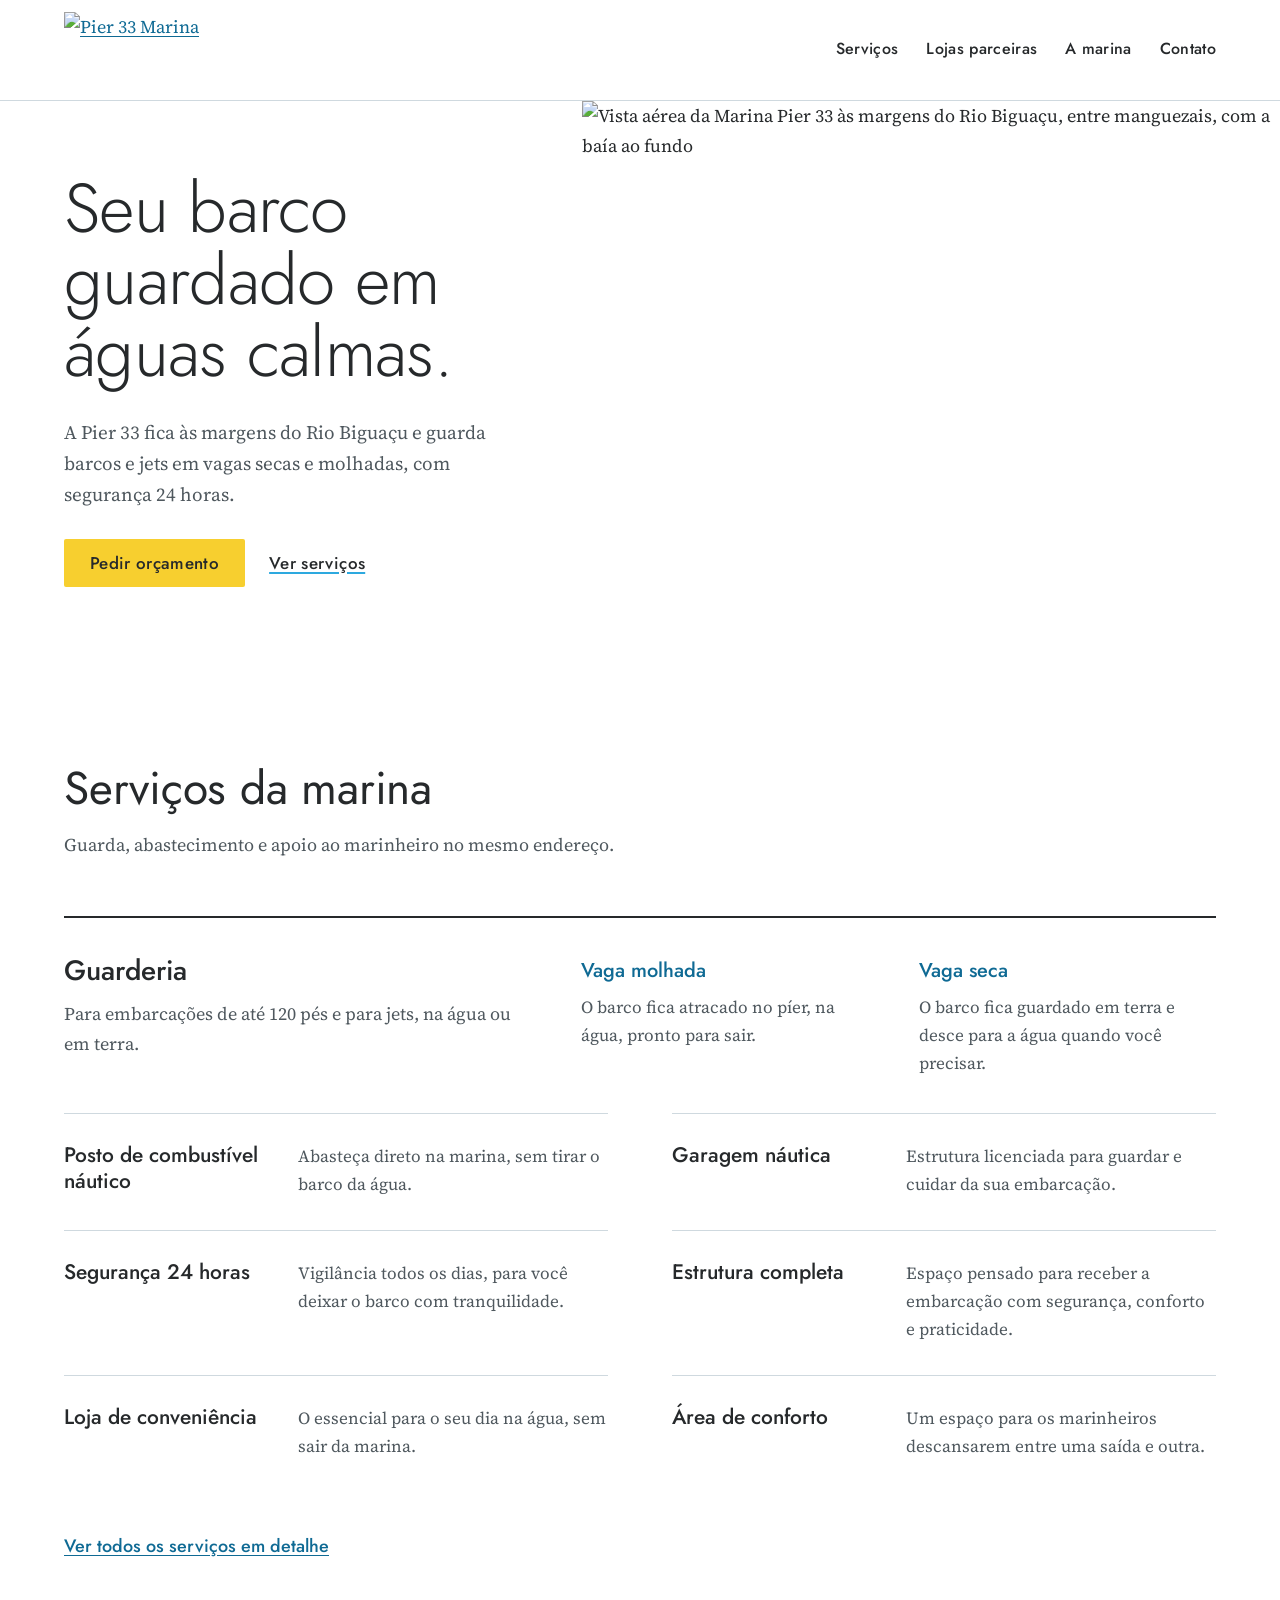
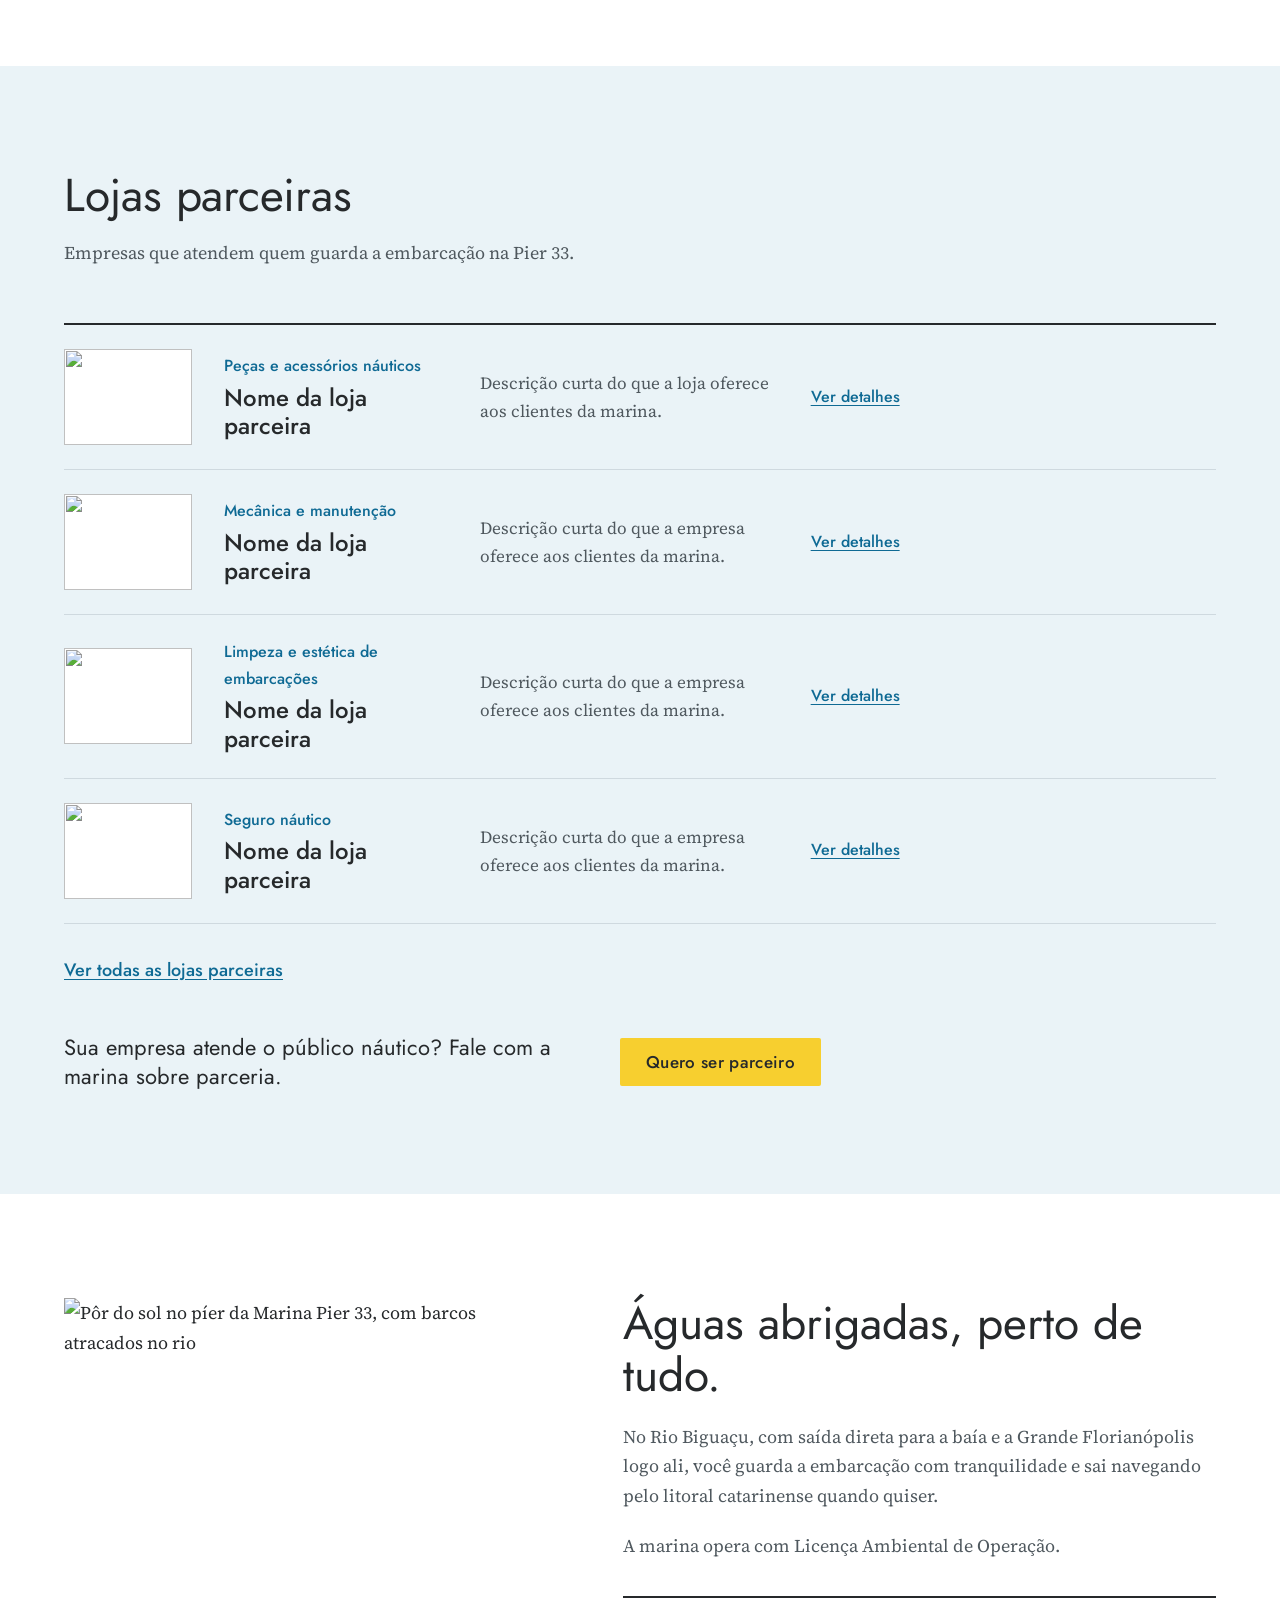
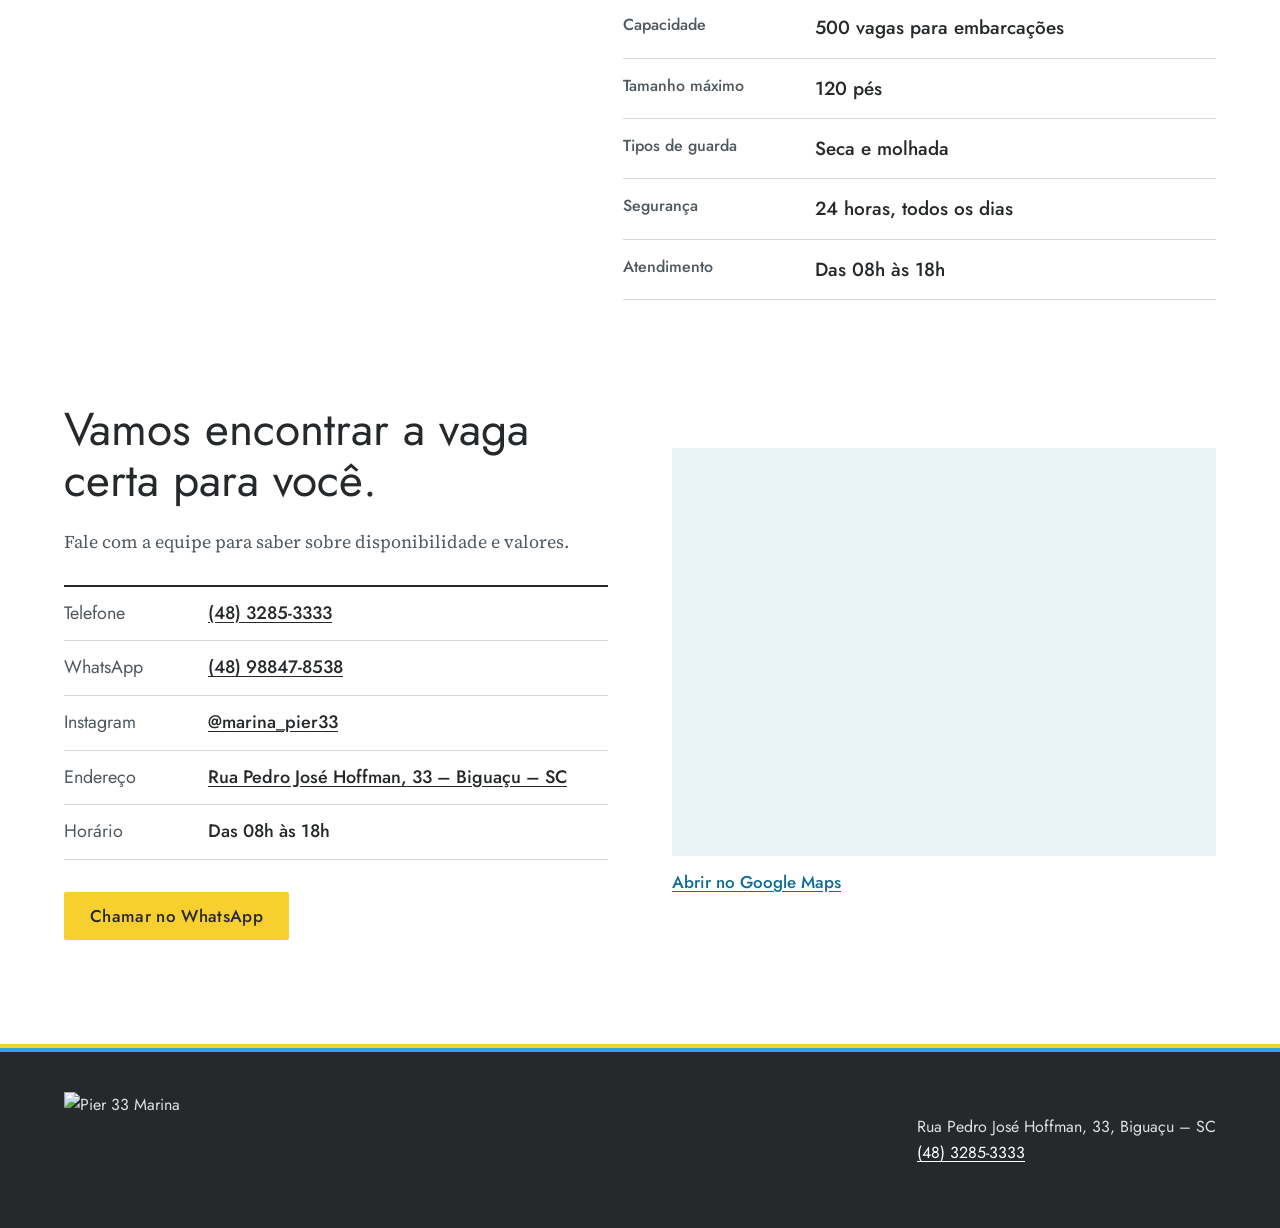
==== index.html @ a8fcb90a "Protótipo" ====
<!doctype html>
<html lang="pt-BR">

<head>
  <meta charset="utf-8">
  <meta name="viewport" content="width=device-width, initial-scale=1">
  <title>Marina Pier 33 | Guarderia de barcos e jets em Biguaçu – SC</title>
  <meta name="description"
    content="Marina Pier 33, às margens do Rio Biguaçu, na Grande Florianópolis. Guarderia em vagas secas e molhadas para barcos de até 120 pés e jets, posto de combustível náutico e segurança 24h.">
  <link rel="canonical" href="https://www.pier33.com.br/">
  <link rel="icon" href="favicon.ico" sizes="32x32">
  <link rel="icon" type="image/png" href="imagens/favicon.png">
  <link rel="apple-touch-icon" href="imagens/favicon.png">
  <meta property="og:type" content="website">
  <meta property="og:locale" content="pt_BR">
  <meta property="og:title" content="Marina Pier 33 | Biguaçu – SC">
  <meta property="og:description" content="Guarderia de barcos e jets em águas abrigadas, às margens do Rio Biguaçu.">
  <meta property="og:url" content="https://www.pier33.com.br/">
  <meta property="og:image" content="https://www.pier33.com.br/imagens/marina-localizacao.jpg">
  <script type="application/ld+json">
{"@context":"https://schema.org","@type":"LocalBusiness","name":"Marina Pier 33","url":"https://www.pier33.com.br/","image":"https://www.pier33.com.br/imagens/marina-localizacao.jpg","logo":"https://www.pier33.com.br/imagens/pier33-logo.png","telephone":"+55 48 3285-3333","address":{"@type":"PostalAddress","streetAddress":"Rua Pedro José Hoffman, 33","addressLocality":"Biguaçu","addressRegion":"SC","addressCountry":"BR"},"sameAs":["https://www.instagram.com/marina_pier33/"]}
</script>
  <link rel="preconnect" href="https://fonts.googleapis.com">
  <link rel="preconnect" href="https://fonts.gstatic.com" crossorigin>
  <link
    href="https://fonts.googleapis.com/css2?family=Jost:wght@300;400;500;600&family=Source+Serif+4:opsz,wght@8..60,400;8..60,600&display=swap"
    rel="stylesheet">
  <link rel="stylesheet" href="style.css">
</head>

<body>
  <a class="skip" href="#conteudo">Ir para o conteúdo</a>

  <header class="site-header">
    <div class="wrap">
      <a href="#inicio" aria-label="Marina Pier 33, início"><img src="imagens/pier33-logo.png" alt="Pier 33 Marina"></a>
      <nav class="nav" aria-label="Menu principal">
        <a href="servicos.html">Serviços</a>
        <a href="parceiros.html">Lojas parceiras</a>
        <a href="#sobre">A marina</a>
        <a href="#contato">Contato</a>
      </nav>
    </div>
  </header>

  <main id="conteudo">
    <section class="hero" id="inicio">
      <div class="hero-text">
        <h1>Seu barco guardado em águas calmas.</h1>
        <p>A Pier 33 fica às margens do Rio Biguaçu e guarda barcos e jets em vagas secas e molhadas, com segurança 24
          horas.</p>
        <div class="hero-actions">
          <a class="btn btn-sun"
            href="https://wa.me/5548988478538?text=Ol%C3%A1!%20Vim%20pelo%20site%20e%20gostaria%20de%20um%20or%C3%A7amento."
            target="_blank" rel="noopener">Pedir orçamento</a>
          <a class="btn btn-line" href="servicos.html">Ver serviços</a>
        </div>
      </div>
      <div class="hero-photo">
        <img src="imagens/marina-localizacao.jpg"
          alt="Vista aérea da Marina Pier 33 às margens do Rio Biguaçu, entre manguezais, com a baía ao fundo">
      </div>
    </section>

    <section class="section" id="servicos">
      <div class="wrap">
        <div class="section-head">
          <h2>Serviços da marina</h2>
          <p>Guarda, abastecimento e apoio ao marinheiro no mesmo endereço.</p>
        </div>

        <div class="guarda">
          <div class="guarda-intro">
            <h3>Guarderia</h3>
            <p>Para embarcações de até 120 pés e para jets, na água ou em terra.</p>
          </div>
          <div class="guarda-tipos">
            <div>
              <h4>Vaga molhada</h4>
              <p>O barco fica atracado no píer, na água, pronto para sair.</p>
            </div>
            <div>
              <h4>Vaga seca</h4>
              <p>O barco fica guardado em terra e desce para a água quando você precisar.</p>
            </div>
          </div>
        </div>

        <ul class="servicos">
          <li>
            <h3>Posto de combustível náutico</h3>
            <p>Abasteça direto na marina, sem tirar o barco da água.</p>
          </li>
          <li>
            <h3>Garagem náutica</h3>
            <p>Estrutura licenciada para guardar e cuidar da sua embarcação.</p>
          </li>
          <li>
            <h3>Segurança 24 horas</h3>
            <p>Vigilância todos os dias, para você deixar o barco com tranquilidade.</p>
          </li>
          <li>
            <h3>Estrutura completa</h3>
            <p>Espaço pensado para receber a embarcação com segurança, conforto e praticidade.</p>
          </li>
          <li>
            <h3>Loja de conveniência</h3>
            <p>O essencial para o seu dia na água, sem sair da marina.</p>
          </li>
          <li>
            <h3>Área de conforto</h3>
            <p>Um espaço para os marinheiros descansarem entre uma saída e outra.</p>
          </li>
        </ul>
        <p class="section-more"><a href="servicos.html">Ver todos os serviços em detalhe</a></p>
      </div>
    </section>

    <!--
  LOJAS PARCEIRAS
  Os itens abaixo são exemplos de estrutura. Troque categoria, nome, descrição e link
  de cada <li> pelos dados reais dos parceiros. Para adicionar um parceiro, copie um <li>.
  Para remover o link, apague o <a class="d-link">.
-->
    <section class="section parceiros" id="parceiros">
      <div class="wrap">
        <div class="section-head">
          <h2>Lojas parceiras</h2>
          <p>Empresas que atendem quem guarda a embarcação na Pier 33.</p>
        </div>

        <ul class="diretorio">
          <li>
            <a class="d-thumb" href="loja-modelo.html" tabindex="-1" aria-hidden="true"><img
                src="imagens/parceiros/loja-1.jpg" alt="" loading="lazy"></a>
            <div class="d-ident"><span class="d-cat">Peças e acessórios náuticos</span>
              <h3 class="d-nome"><a href="loja-modelo.html">Nome da loja parceira</a></h3>
            </div>
            <p class="d-desc">Descrição curta do que a loja oferece aos clientes da marina.</p>
            <a class="d-link" href="loja-modelo.html">Ver detalhes</a>
          </li>
          <li>
            <a class="d-thumb" href="loja-modelo.html" tabindex="-1" aria-hidden="true"><img
                src="imagens/parceiros/loja-2.jpg" alt="" loading="lazy"></a>
            <div class="d-ident"><span class="d-cat">Mecânica e manutenção</span>
              <h3 class="d-nome"><a href="loja-modelo.html">Nome da loja parceira</a></h3>
            </div>
            <p class="d-desc">Descrição curta do que a empresa oferece aos clientes da marina.</p>
            <a class="d-link" href="loja-modelo.html">Ver detalhes</a>
          </li>
          <li>
            <a class="d-thumb" href="loja-modelo.html" tabindex="-1" aria-hidden="true"><img
                src="imagens/parceiros/loja-3.jpg" alt="" loading="lazy"></a>
            <div class="d-ident"><span class="d-cat">Limpeza e estética de embarcações</span>
              <h3 class="d-nome"><a href="loja-modelo.html">Nome da loja parceira</a></h3>
            </div>
            <p class="d-desc">Descrição curta do que a empresa oferece aos clientes da marina.</p>
            <a class="d-link" href="loja-modelo.html">Ver detalhes</a>
          </li>
          <li>
            <a class="d-thumb" href="loja-modelo.html" tabindex="-1" aria-hidden="true"><img
                src="imagens/parceiros/loja-4.jpg" alt="" loading="lazy"></a>
            <div class="d-ident"><span class="d-cat">Seguro náutico</span>
              <h3 class="d-nome"><a href="loja-modelo.html">Nome da loja parceira</a></h3>
            </div>
            <p class="d-desc">Descrição curta do que a empresa oferece aos clientes da marina.</p>
            <a class="d-link" href="loja-modelo.html">Ver detalhes</a>
          </li>
        </ul>

        <p class="section-more" style="margin-top:32px"><a href="parceiros.html">Ver todas as lojas parceiras</a></p>

        <div class="parceiros-cta">
          <p>Sua empresa atende o público náutico? Fale com a marina sobre parceria.</p>
          <a class="btn btn-sun"
            href="https://wa.me/5548988478538?text=Ol%C3%A1!%20Tenho%20interesse%20em%20ser%20loja%20parceira%20da%20Pier%2033."
            target="_blank" rel="noopener">Quero ser parceiro</a>
        </div>
      </div>
    </section>

    <section class="section" id="sobre">
      <div class="wrap marina">
        <figure>
          <img loading="lazy" src="imagens/marina-sobre.jpg"
            alt="Pôr do sol no píer da Marina Pier 33, com barcos atracados no rio">
        </figure>
        <div class="marina-texto">
          <h2>Águas abrigadas, perto de tudo.</h2>
          <p>No Rio Biguaçu, com saída direta para a baía e a Grande Florianópolis logo ali, você guarda a embarcação
            com tranquilidade e sai navegando pelo litoral catarinense quando quiser.</p>
          <p>A marina opera com Licença Ambiental de Operação.</p>
          <dl class="ficha">
            <div>
              <dt>Capacidade</dt>
              <dd>500 vagas para embarcações</dd>
            </div>
            <div>
              <dt>Tamanho máximo</dt>
              <dd>120 pés</dd>
            </div>
            <div>
              <dt>Tipos de guarda</dt>
              <dd>Seca e molhada</dd>
            </div>
            <div>
              <dt>Segurança</dt>
              <dd>24 horas, todos os dias</dd>
            </div>
            <div>
              <dt>Atendimento</dt>
              <dd>Das 08h às 18h</dd>
            </div>
          </dl>
        </div>
      </div>
    </section>

    <section class="section" id="contato" style="padding-top:0">
      <div class="wrap contato">
        <div>
          <h2>Vamos encontrar a vaga certa para você.</h2>
          <p>Fale com a equipe para saber sobre disponibilidade e valores.</p>
          <dl class="contato-lista">
            <div>
              <dt>Telefone</dt>
              <dd><a href="tel:+554832853333">(48) 3285-3333</a></dd>
            </div>
            <div>
              <dt>WhatsApp</dt>
              <dd><a href="https://wa.me/5548988478538" target="_blank" rel="noopener">(48) 98847-8538</a></dd>
            </div>
            <div>
              <dt>Instagram</dt>
              <dd><a href="https://www.instagram.com/marina_pier33/" target="_blank" rel="noopener">@marina_pier33</a>
              </dd>
            </div>
            <div>
              <dt>Endereço</dt>
              <dd><a
                  href="https://www.google.com/maps/place/marina+pier+33/data=!4m2!3m1!1s0x95274c2e63e773d9:0xbcee475e29d36d88?sa=X&amp;ved=1t:242&amp;ictx=111"
                  target="_blank" rel="noopener">Rua Pedro José Hoffman, 33 – Biguaçu – SC</a></dd>
            </div>
            <div>
              <dt>Horário</dt>
              <dd>Das 08h às 18h</dd>
            </div>
          </dl>
          <a class="btn btn-sun"
            href="https://wa.me/5548988478538?text=Ol%C3%A1!%20Vim%20pelo%20site%20e%20gostaria%20de%20informa%C3%A7%C3%B5es."
            target="_blank" rel="noopener">Chamar no WhatsApp</a>
        </div>
        <div class="mapa">
          <iframe
            src="https://www.google.com/maps?q=Marina+Pier+33,+Rua+Pedro+Jos%C3%A9+Hoffman,+33,+Bigua%C3%A7u+-+SC&amp;output=embed"
            title="Localização da Marina Pier 33 no Google Maps" loading="lazy"
            referrerpolicy="no-referrer-when-downgrade" allowfullscreen></iframe>
          <a href="https://www.google.com/maps/place/marina+pier+33/data=!4m2!3m1!1s0x95274c2e63e773d9:0xbcee475e29d36d88?sa=X&amp;ved=1t:242&amp;ictx=111"
            target="_blank" rel="noopener">Abrir no Google Maps</a>
        </div>
      </div>
    </section>
  </main>

  <div class="faixa" aria-hidden="true"></div>
  <footer class="site-footer">
    <div class="wrap">
      <img src="imagens/pier33-logo-light.png" alt="Pier 33 Marina">
      <p>Rua Pedro José Hoffman, 33, Biguaçu – SC<br><a href="tel:+554832853333">(48) 3285-3333</a></p>
    </div>
  </footer>
</body>

</html>
---- style.css ----
:root{
  --ink:#26292B;
  --muted:#4F585E;
  --sun:#F7CF2F;
  --water:#2DA9DF;
  --deep:#0F6A94;
  --mist:#EAF3F7;
  --line:#CFD9DF;
  --wrap:1200px;
  --gutter:24px;
  --sans:"Jost",system-ui,sans-serif;
  --serif:"Source Serif 4",Georgia,serif;
}
*{box-sizing:border-box}
html{scroll-behavior:smooth;scroll-padding-top:96px}
body{margin:0;background:#fff;color:var(--ink);font-family:var(--serif);font-size:18px;line-height:1.65}
img{display:block;max-width:100%;height:auto}
a{color:var(--deep);text-underline-offset:3px}
a:hover{color:var(--ink)}
a:focus-visible{outline:3px solid var(--water);outline-offset:3px}
h1,h2,h3{font-family:var(--sans);margin:0;color:var(--ink)}
p{margin:0}
ul,dl,dd{margin:0;padding:0;list-style:none}
.wrap{max-width:var(--wrap);margin:0 auto;padding:0 var(--gutter)}
.skip{position:absolute;left:-999px;top:8px;background:var(--sun);color:var(--ink);padding:10px 16px;font-family:var(--sans);font-weight:500;z-index:10}
.skip:focus{left:8px}

/* botões */
.btn{display:inline-flex;align-items:center;min-height:48px;padding:0 26px;border-radius:2px;font-family:var(--sans);font-weight:500;font-size:17px;letter-spacing:.02em;text-decoration:none}
.btn-sun{background:var(--sun);color:var(--ink)}
.btn-sun:hover{background:var(--ink);color:#fff}
.btn-line{color:var(--ink);text-decoration:underline;text-decoration-thickness:2px;text-decoration-color:var(--water);padding:0 4px}
.btn-line:hover{text-decoration-color:var(--ink)}

/* cabeçalho */
.site-header{background:#fff;border-bottom:1px solid var(--line)}
.site-header .wrap{display:flex;flex-wrap:wrap;align-items:center;justify-content:space-between;gap:12px 32px;padding-top:12px;padding-bottom:12px}
.site-header img{height:76px;width:auto}
.nav{display:flex;flex-wrap:wrap;align-items:center;gap:8px 28px;font-family:var(--sans);font-weight:500;font-size:16px;letter-spacing:.02em}
.nav a{color:var(--ink);text-decoration:none;padding:8px 0;border-bottom:2px solid transparent}
.nav a:hover{border-bottom-color:var(--water)}
.nav a.btn{border-bottom:0;padding:0 22px;min-height:44px}

/* herói */
.hero{display:grid;grid-template-columns:minmax(0,5fr) minmax(0,6fr);align-items:stretch}
.hero-text{padding:72px 48px 72px max(var(--gutter),calc((100vw - var(--wrap))/2 + var(--gutter)));display:flex;flex-direction:column;justify-content:center;gap:28px}
.hero h1{font-weight:300;font-size:clamp(40px,5.4vw,70px);line-height:1.04;letter-spacing:-.01em}
.hero-text p{max-width:30em;color:var(--muted);font-size:19px}
.hero-actions{display:flex;flex-wrap:wrap;align-items:center;gap:12px 20px}
.hero-photo{min-height:520px}
.hero-photo img{width:100%;height:100%;object-fit:cover}

/* seções */
.section{padding:104px 0}
.section-head{max-width:46rem;margin-bottom:56px;display:flex;flex-direction:column;gap:16px}
.section-head h2{font-weight:400;font-size:clamp(32px,3.6vw,46px);line-height:1.12;letter-spacing:-.005em}
.section-head p{color:var(--muted);max-width:36em}

/* serviços */
.guarda{display:grid;grid-template-columns:minmax(0,5fr) minmax(0,7fr);gap:24px 64px;padding:36px 0;border-top:2px solid var(--ink)}
.guarda h3{font-weight:500;font-size:28px;line-height:1.2}
.guarda-intro{display:flex;flex-direction:column;gap:12px}
.guarda-intro p{color:var(--muted);max-width:26em}
.guarda-tipos{display:grid;grid-template-columns:repeat(2,minmax(0,1fr));gap:24px 40px}
.guarda-tipos h4{margin:0 0 6px;font-family:var(--sans);font-weight:500;font-size:20px;color:var(--deep)}
.guarda-tipos p{font-size:17px;color:var(--muted)}
.servicos{display:grid;grid-template-columns:repeat(2,minmax(0,1fr));column-gap:64px}
.servicos li{border-top:1px solid var(--line);padding:28px 0 32px;display:grid;grid-template-columns:minmax(0,2fr) minmax(0,3fr);gap:8px 28px}
.servicos h3{font-weight:500;font-size:21px;line-height:1.25}
.servicos p{color:var(--muted);font-size:17px}

/* lojas parceiras */
.parceiros{background:var(--mist)}
.diretorio{border-top:2px solid var(--ink)}
.diretorio li{display:grid;grid-template-columns:128px minmax(0,3fr) minmax(0,4fr) minmax(0,5fr) auto;gap:8px 32px;align-items:center;padding:24px 0;border-bottom:1px solid var(--line)}
.d-thumb{margin:0;background:#fff;aspect-ratio:4/3;overflow:hidden;display:block}
.d-thumb img{width:100%;height:100%;object-fit:cover}
.d-ident{display:flex;flex-direction:column;gap:4px}
.d-cat{font-family:var(--sans);font-weight:500;font-size:16px;color:var(--deep)}
.d-nome{font-family:var(--sans);font-weight:500;font-size:24px;line-height:1.2}
.d-desc{font-size:17px;color:var(--muted)}
.d-link{font-family:var(--sans);font-weight:500;font-size:16px;white-space:nowrap}
.parceiros-cta{margin-top:48px;display:flex;flex-wrap:wrap;align-items:center;gap:16px 28px}
.parceiros-cta p{font-family:var(--sans);font-size:22px;font-weight:400;max-width:24em;line-height:1.3}

/* a marina */
.marina{display:grid;grid-template-columns:minmax(0,5fr) minmax(0,6fr);gap:64px;align-items:start}
.marina figure{margin:0}
.marina-texto{display:flex;flex-direction:column;gap:20px}
.marina-texto h2{font-weight:400;font-size:clamp(32px,3.6vw,46px);line-height:1.12}
.marina-texto p{color:var(--muted);max-width:34em}
.ficha{margin-top:16px;border-top:2px solid var(--ink)}
.ficha div{display:grid;grid-template-columns:11rem minmax(0,1fr);gap:16px;padding:14px 0;border-bottom:1px solid var(--line)}
.ficha dt{font-family:var(--sans);font-weight:500;font-size:16px;color:var(--muted)}
.ficha dd{font-family:var(--sans);font-weight:500;font-size:19px}

/* contato */
.contato{display:grid;grid-template-columns:minmax(0,1fr) minmax(0,1fr);gap:64px;align-items:center}
.contato h2{font-weight:400;font-size:clamp(32px,3.6vw,46px);line-height:1.12;margin-bottom:20px}
.contato>div>p{color:var(--muted);max-width:30em;margin-bottom:28px}
.contato-lista{margin-bottom:32px;border-top:2px solid var(--ink)}
.contato-lista div{display:grid;grid-template-columns:8rem minmax(0,1fr);gap:16px;padding:12px 0;border-bottom:1px solid var(--line);font-family:var(--sans);font-size:18px}
.contato-lista dt{font-weight:400;color:var(--muted)}
.contato-lista dd{font-weight:500}
.contato-lista a{color:var(--ink)}
.contato-lista a:hover{color:var(--deep)}


/* rodapé */
.faixa{height:8px;background:linear-gradient(var(--sun) 0 50%,var(--water) 50% 100%)}
.site-footer{background:var(--ink);color:#DCE1E4}
.site-footer .wrap{display:flex;flex-wrap:wrap;align-items:center;justify-content:space-between;gap:24px;padding-top:40px;padding-bottom:40px;font-family:var(--sans);font-size:16px}
.site-footer img{height:96px;width:auto}
.site-footer a{color:#fff}

@media (max-width:900px){
  .hero{grid-template-columns:1fr}
  .hero-text{padding:48px var(--gutter)}
  .hero-photo{min-height:0;aspect-ratio:4/3}
  .guarda,.marina,.contato{grid-template-columns:1fr;gap:32px}
  .servicos{grid-template-columns:1fr}
  .diretorio li{grid-template-columns:1fr;gap:10px}
  .d-thumb{max-width:220px}
  .section{padding:72px 0}
}
@media (max-width:560px){
  body{font-size:17px}
  .site-header img{height:60px}
  .guarda-tipos{grid-template-columns:1fr}
  .servicos li{grid-template-columns:1fr}
  .ficha div,.contato-lista div{grid-template-columns:1fr;gap:2px}
}
@media (prefers-reduced-motion:reduce){html{scroll-behavior:auto}}

/* navegação: página atual */
.nav a[aria-current="page"]{border-bottom-color:var(--ink)}

/* cabeçalho de página interna */
.page-head{padding:64px 0 56px;border-bottom:1px solid var(--line)}
.page-head .wrap{display:flex;flex-direction:column;gap:20px}
.crumb{font-family:var(--sans);font-size:16px;color:var(--muted)}
.crumb a{color:var(--muted)}
.crumb a:hover{color:var(--ink)}
.page-head h1{font-weight:300;font-size:clamp(38px,4.8vw,62px);line-height:1.06;letter-spacing:-.01em}
.page-head p{color:var(--muted);max-width:34em;font-size:19px}

/* índice de âncoras */
.subnav{display:flex;flex-wrap:wrap;gap:8px 28px;font-family:var(--sans);font-weight:500;font-size:17px;margin-top:8px}
.subnav a{color:var(--ink)}

/* página de serviços */
.svc{display:grid;grid-template-columns:minmax(0,4fr) minmax(0,8fr);gap:24px 64px;padding:40px 0 56px;border-top:2px solid var(--ink)}
.svc h2{font-weight:500;font-size:30px;line-height:1.2}
.svc-corpo{display:flex;flex-direction:column;gap:20px}
.svc-corpo>p{color:var(--muted);max-width:36em}
.svc-tipos{display:grid;grid-template-columns:repeat(2,minmax(0,1fr));gap:24px 40px}
.svc-tipos h3{font-weight:500;font-size:21px;color:var(--deep);margin-bottom:6px}
.svc-tipos p{font-size:17px;color:var(--muted)}

/* página de loja */
.loja{display:grid;grid-template-columns:minmax(0,7fr) minmax(0,5fr);gap:64px;align-items:start}
.loja figure{margin:0;background:var(--mist);aspect-ratio:4/3}
.loja figure img{width:100%;height:100%;object-fit:cover}
.loja-texto{display:flex;flex-direction:column;gap:20px;margin-top:40px}
.loja-texto p{color:var(--muted);max-width:36em}
.loja-lateral{display:flex;flex-direction:column;gap:28px}
.loja-lateral .ficha{margin-top:0}
.loja-lateral .ficha dd{font-size:18px}
.voltar{margin-top:56px;font-family:var(--sans);font-weight:500;font-size:17px}

.section-more{margin-top:40px;font-family:var(--sans);font-weight:500;font-size:18px}
.diretorio .d-nome a{color:var(--ink);text-decoration:none}
.diretorio .d-nome a:hover{text-decoration:underline;text-decoration-color:var(--water);text-decoration-thickness:2px;text-underline-offset:5px}

@media (max-width:900px){
  .svc,.loja{grid-template-columns:1fr;gap:28px}
  .page-head{padding:44px 0 40px}
}
@media (max-width:560px){.svc-tipos{grid-template-columns:1fr}}

.mapa{display:flex;flex-direction:column;gap:12px}
.mapa iframe{display:block;width:100%;aspect-ratio:4/3;border:0;background:var(--mist)}
.mapa a{font-family:var(--sans);font-weight:500;font-size:17px;align-self:flex-start}
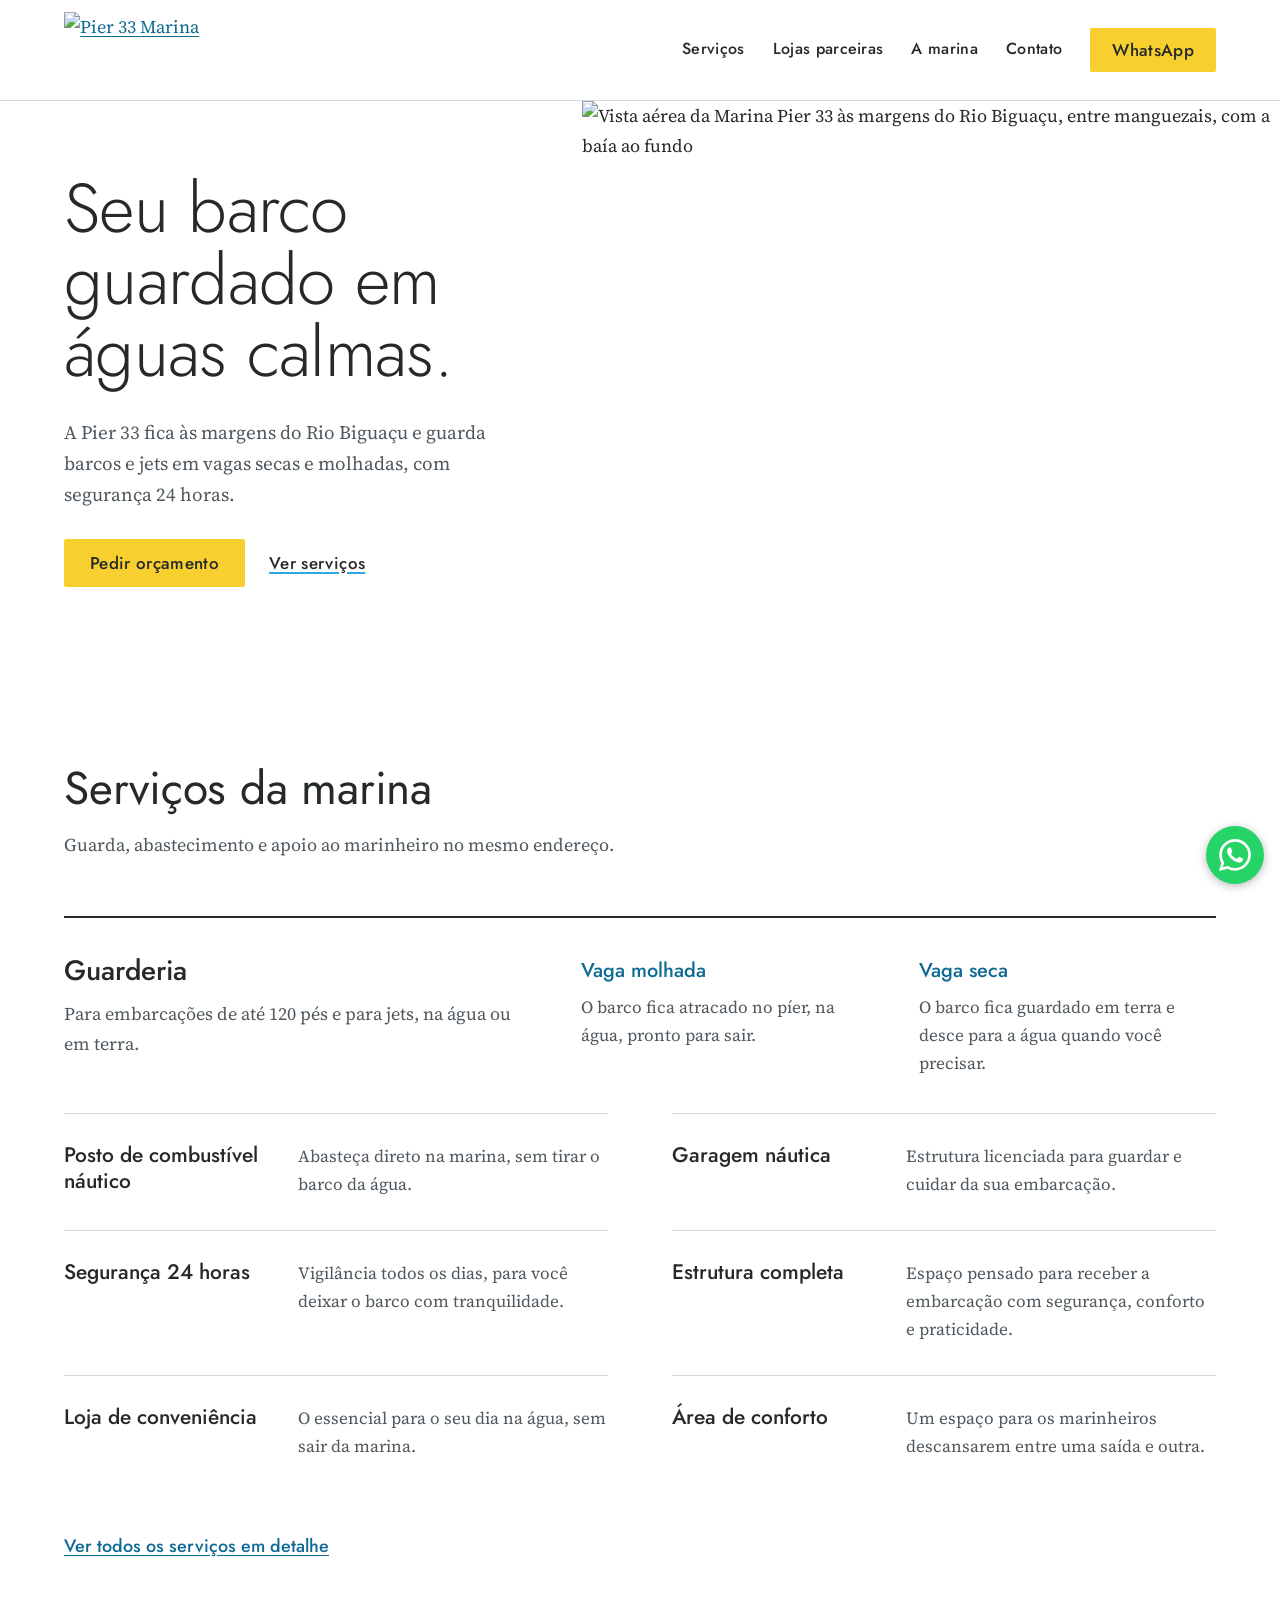
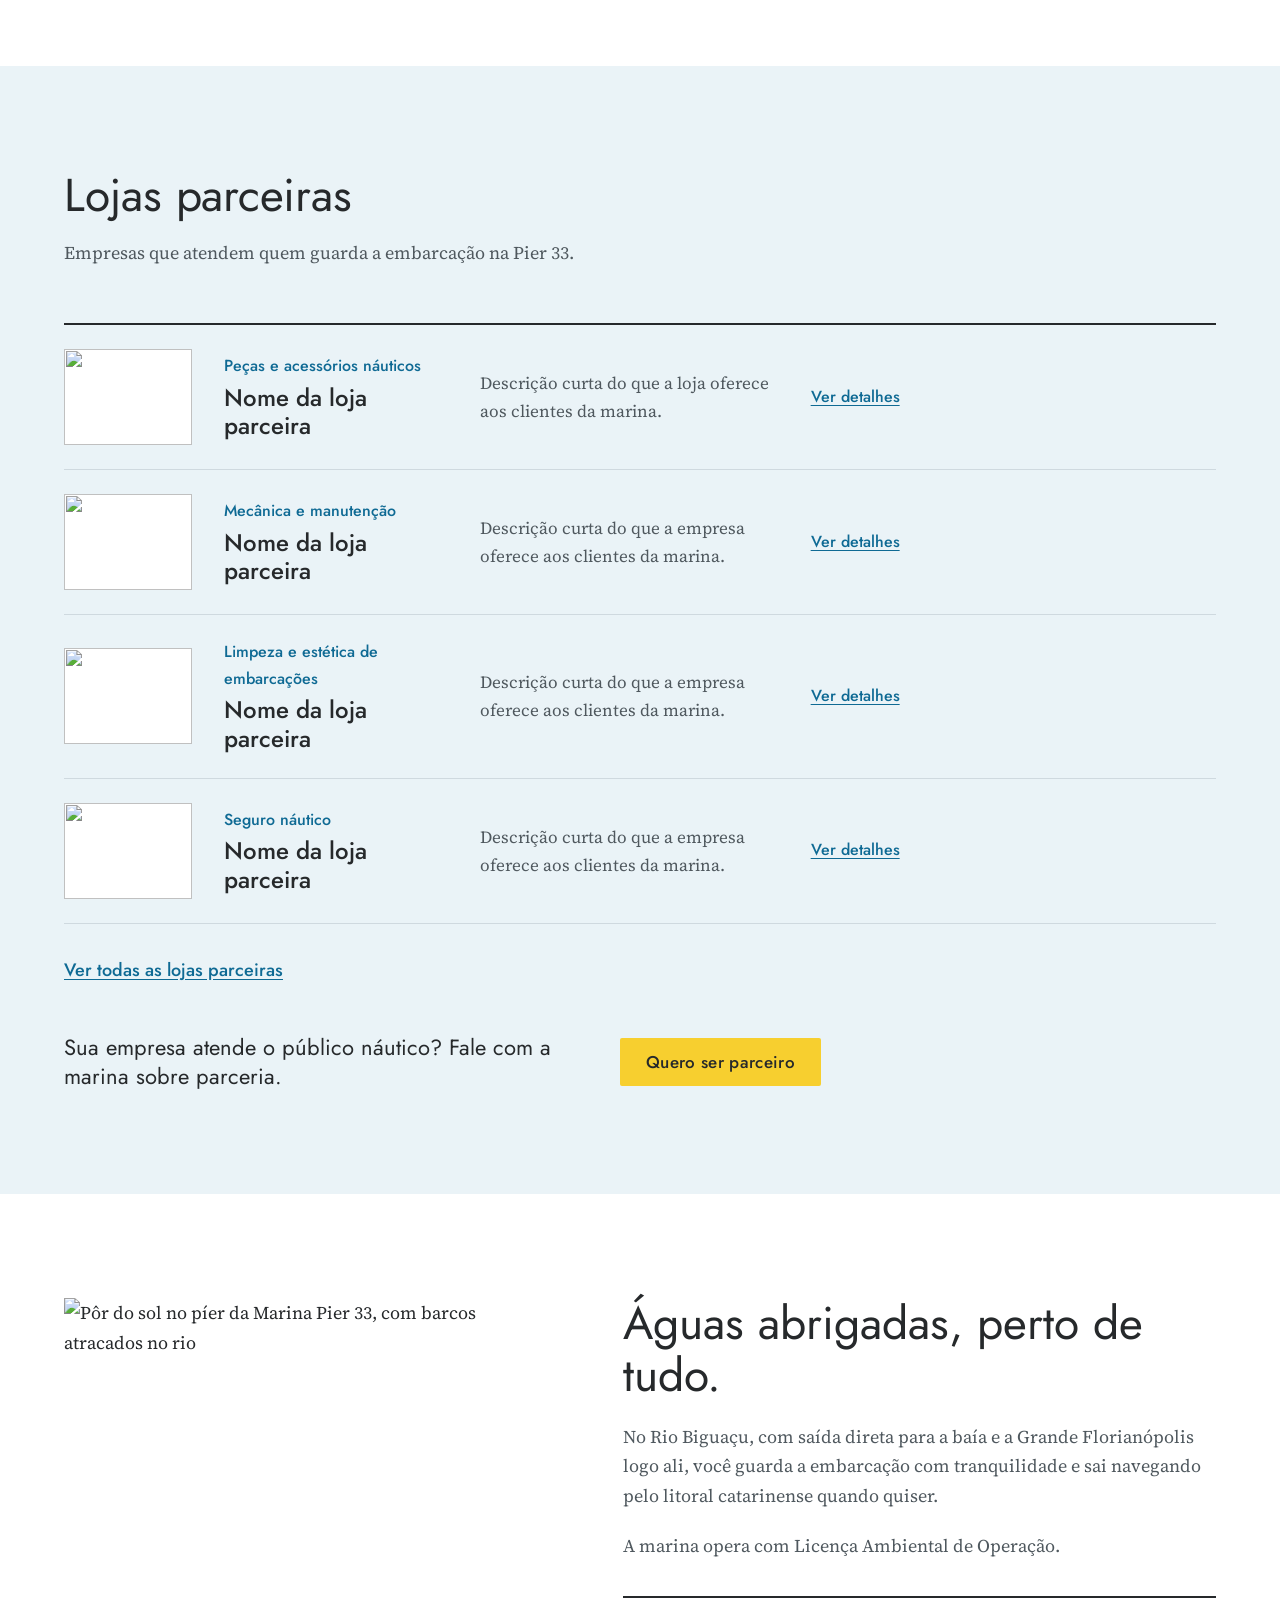
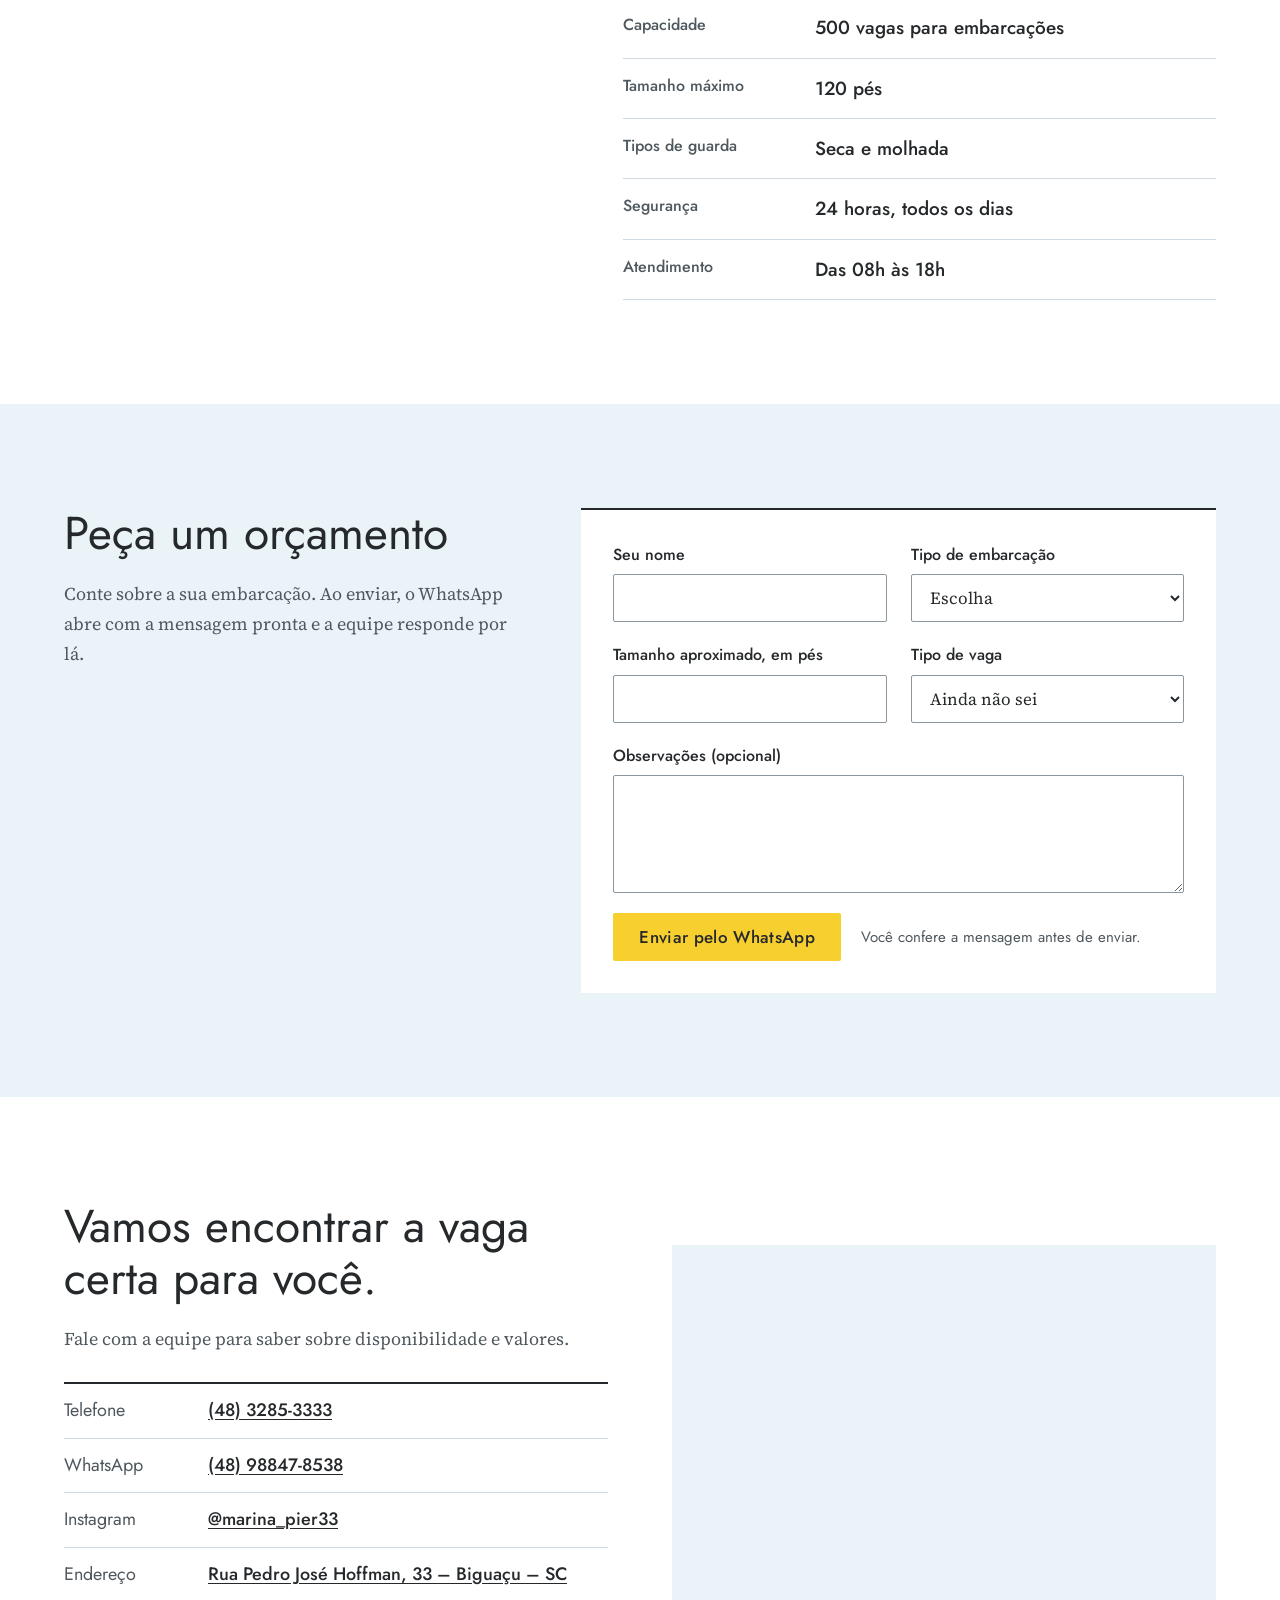
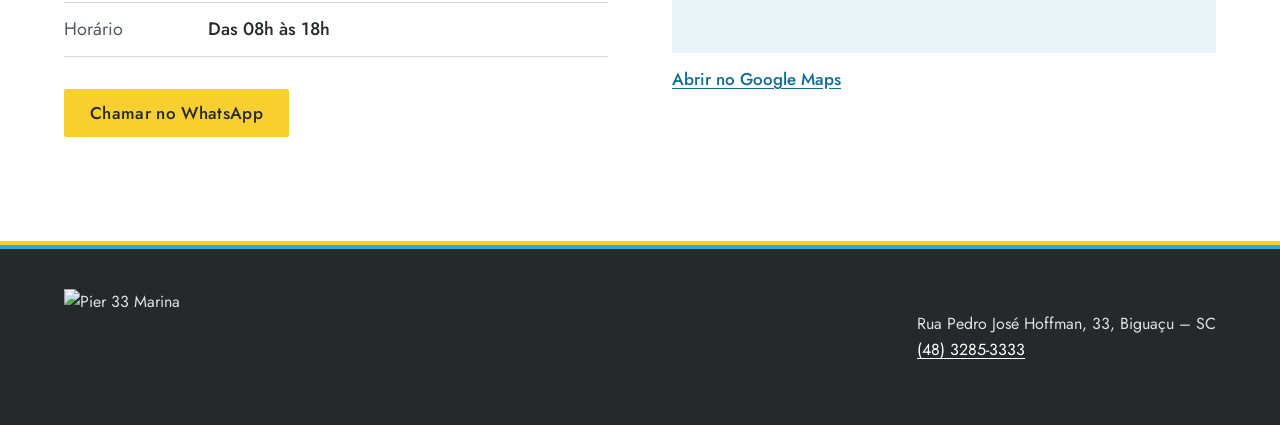
==== commit 20d19f9a: "Pré tests" ====
--- a/index.html
+++ b/index.html
@@ -1,274 +1,261 @@
 <!doctype html>
 <html lang="pt-BR">
-
 <head>
-  <meta charset="utf-8">
-  <meta name="viewport" content="width=device-width, initial-scale=1">
-  <title>Marina Pier 33 | Guarderia de barcos e jets em Biguaçu – SC</title>
-  <meta name="description"
-    content="Marina Pier 33, às margens do Rio Biguaçu, na Grande Florianópolis. Guarderia em vagas secas e molhadas para barcos de até 120 pés e jets, posto de combustível náutico e segurança 24h.">
-  <link rel="canonical" href="https://www.pier33.com.br/">
-  <link rel="icon" href="favicon.ico" sizes="32x32">
-  <link rel="icon" type="image/png" href="imagens/favicon.png">
-  <link rel="apple-touch-icon" href="imagens/favicon.png">
-  <meta property="og:type" content="website">
-  <meta property="og:locale" content="pt_BR">
-  <meta property="og:title" content="Marina Pier 33 | Biguaçu – SC">
-  <meta property="og:description" content="Guarderia de barcos e jets em águas abrigadas, às margens do Rio Biguaçu.">
-  <meta property="og:url" content="https://www.pier33.com.br/">
-  <meta property="og:image" content="https://www.pier33.com.br/imagens/marina-localizacao.jpg">
-  <script type="application/ld+json">
+<meta charset="utf-8">
+<meta name="viewport" content="width=device-width, initial-scale=1">
+<title>Marina Pier 33 | Guarderia de barcos e jets em Biguaçu – SC</title>
+<meta name="description" content="Marina Pier 33, às margens do Rio Biguaçu, na Grande Florianópolis. Guarderia em vagas secas e molhadas para barcos de até 120 pés e jets, posto de combustível náutico e segurança 24h.">
+<link rel="canonical" href="https://www.pier33.com.br/">
+<link rel="icon" href="favicon.ico" sizes="32x32">
+<link rel="icon" type="image/png" href="imagens/favicon.png">
+<link rel="apple-touch-icon" href="imagens/favicon.png">
+<meta property="og:type" content="website">
+<meta property="og:locale" content="pt_BR">
+<meta property="og:title" content="Marina Pier 33 | Biguaçu – SC">
+<meta property="og:description" content="Guarderia de barcos e jets em águas abrigadas, às margens do Rio Biguaçu.">
+<meta property="og:url" content="https://www.pier33.com.br/">
+<meta property="og:image" content="https://www.pier33.com.br/imagens/marina-localizacao.jpg">
+<script type="application/ld+json">
 {"@context":"https://schema.org","@type":"LocalBusiness","name":"Marina Pier 33","url":"https://www.pier33.com.br/","image":"https://www.pier33.com.br/imagens/marina-localizacao.jpg","logo":"https://www.pier33.com.br/imagens/pier33-logo.png","telephone":"+55 48 3285-3333","address":{"@type":"PostalAddress","streetAddress":"Rua Pedro José Hoffman, 33","addressLocality":"Biguaçu","addressRegion":"SC","addressCountry":"BR"},"sameAs":["https://www.instagram.com/marina_pier33/"]}
 </script>
-  <link rel="preconnect" href="https://fonts.googleapis.com">
-  <link rel="preconnect" href="https://fonts.gstatic.com" crossorigin>
-  <link
-    href="https://fonts.googleapis.com/css2?family=Jost:wght@300;400;500;600&family=Source+Serif+4:opsz,wght@8..60,400;8..60,600&display=swap"
-    rel="stylesheet">
-  <link rel="stylesheet" href="style.css">
+<link rel="preconnect" href="https://fonts.googleapis.com">
+<link rel="preconnect" href="https://fonts.gstatic.com" crossorigin>
+<link href="https://fonts.googleapis.com/css2?family=Jost:wght@300;400;500;600&family=Source+Serif+4:opsz,wght@8..60,400;8..60,600&display=swap" rel="stylesheet">
+<link rel="stylesheet" href="style.css?v=5">
 </head>
-
 <body>
-  <a class="skip" href="#conteudo">Ir para o conteúdo</a>
-
-  <header class="site-header">
-    <div class="wrap">
-      <a href="#inicio" aria-label="Marina Pier 33, início"><img src="imagens/pier33-logo.png" alt="Pier 33 Marina"></a>
-      <nav class="nav" aria-label="Menu principal">
-        <a href="servicos.html">Serviços</a>
-        <a href="parceiros.html">Lojas parceiras</a>
-        <a href="#sobre">A marina</a>
-        <a href="#contato">Contato</a>
-      </nav>
-    </div>
-  </header>
-
-  <main id="conteudo">
-    <section class="hero" id="inicio">
-      <div class="hero-text">
-        <h1>Seu barco guardado em águas calmas.</h1>
-        <p>A Pier 33 fica às margens do Rio Biguaçu e guarda barcos e jets em vagas secas e molhadas, com segurança 24
-          horas.</p>
-        <div class="hero-actions">
-          <a class="btn btn-sun"
-            href="https://wa.me/5548988478538?text=Ol%C3%A1!%20Vim%20pelo%20site%20e%20gostaria%20de%20um%20or%C3%A7amento."
-            target="_blank" rel="noopener">Pedir orçamento</a>
-          <a class="btn btn-line" href="servicos.html">Ver serviços</a>
+<a class="skip" href="#conteudo">Ir para o conteúdo</a>
+
+<header class="site-header">
+  <div class="wrap">
+    <a href="#inicio" aria-label="Marina Pier 33, início"><img src="imagens/pier33-logo.png" alt="Pier 33 Marina"></a>
+    <button class="menu-toggle" type="button" aria-expanded="false" aria-controls="menu"><span class="menu-bars" aria-hidden="true"></span><span>Menu</span></button>
+    <nav class="nav" id="menu" aria-label="Menu principal">
+      <a href="servicos.html">Serviços</a>
+      <a href="parceiros.html">Lojas parceiras</a>
+      <a href="#sobre">A marina</a>
+      <a href="#contato">Contato</a>
+      <a class="btn btn-sun" href="https://wa.me/5548988478538?text=Ol%C3%A1!%20Vim%20pelo%20site%20e%20gostaria%20de%20informa%C3%A7%C3%B5es." target="_blank" rel="noopener">WhatsApp</a>
+    </nav>
+  </div>
+</header>
+
+<main id="conteudo">
+<section class="hero" id="inicio">
+  <div class="hero-text">
+    <h1>Seu barco guardado em águas calmas.</h1>
+    <p>A Pier 33 fica às margens do Rio Biguaçu e guarda barcos e jets em vagas secas e molhadas, com segurança 24 horas.</p>
+    <div class="hero-actions">
+      <a class="btn btn-sun" href="#orcamento">Pedir orçamento</a>
+      <a class="btn btn-line" href="servicos.html">Ver serviços</a>
+    </div>
+  </div>
+  <div class="hero-photo">
+    <img src="imagens/marina-localizacao.jpg" alt="Vista aérea da Marina Pier 33 às margens do Rio Biguaçu, entre manguezais, com a baía ao fundo">
+  </div>
+</section>
+
+<section class="section" id="servicos">
+  <div class="wrap">
+    <div class="section-head">
+      <h2>Serviços da marina</h2>
+      <p>Guarda, abastecimento e apoio ao marinheiro no mesmo endereço.</p>
+    </div>
+
+    <div class="guarda">
+      <div class="guarda-intro">
+        <h3>Guarderia</h3>
+        <p>Para embarcações de até 120 pés e para jets, na água ou em terra.</p>
+      </div>
+      <div class="guarda-tipos">
+        <div>
+          <h4>Vaga molhada</h4>
+          <p>O barco fica atracado no píer, na água, pronto para sair.</p>
         </div>
-      </div>
-      <div class="hero-photo">
-        <img src="imagens/marina-localizacao.jpg"
-          alt="Vista aérea da Marina Pier 33 às margens do Rio Biguaçu, entre manguezais, com a baía ao fundo">
-      </div>
-    </section>
-
-    <section class="section" id="servicos">
-      <div class="wrap">
-        <div class="section-head">
-          <h2>Serviços da marina</h2>
-          <p>Guarda, abastecimento e apoio ao marinheiro no mesmo endereço.</p>
+        <div>
+          <h4>Vaga seca</h4>
+          <p>O barco fica guardado em terra e desce para a água quando você precisar.</p>
         </div>
-
-        <div class="guarda">
-          <div class="guarda-intro">
-            <h3>Guarderia</h3>
-            <p>Para embarcações de até 120 pés e para jets, na água ou em terra.</p>
-          </div>
-          <div class="guarda-tipos">
-            <div>
-              <h4>Vaga molhada</h4>
-              <p>O barco fica atracado no píer, na água, pronto para sair.</p>
-            </div>
-            <div>
-              <h4>Vaga seca</h4>
-              <p>O barco fica guardado em terra e desce para a água quando você precisar.</p>
-            </div>
-          </div>
-        </div>
-
-        <ul class="servicos">
-          <li>
-            <h3>Posto de combustível náutico</h3>
-            <p>Abasteça direto na marina, sem tirar o barco da água.</p>
-          </li>
-          <li>
-            <h3>Garagem náutica</h3>
-            <p>Estrutura licenciada para guardar e cuidar da sua embarcação.</p>
-          </li>
-          <li>
-            <h3>Segurança 24 horas</h3>
-            <p>Vigilância todos os dias, para você deixar o barco com tranquilidade.</p>
-          </li>
-          <li>
-            <h3>Estrutura completa</h3>
-            <p>Espaço pensado para receber a embarcação com segurança, conforto e praticidade.</p>
-          </li>
-          <li>
-            <h3>Loja de conveniência</h3>
-            <p>O essencial para o seu dia na água, sem sair da marina.</p>
-          </li>
-          <li>
-            <h3>Área de conforto</h3>
-            <p>Um espaço para os marinheiros descansarem entre uma saída e outra.</p>
-          </li>
-        </ul>
-        <p class="section-more"><a href="servicos.html">Ver todos os serviços em detalhe</a></p>
-      </div>
-    </section>
-
-    <!--
+      </div>
+    </div>
+
+    <ul class="servicos">
+      <li>
+        <h3>Posto de combustível náutico</h3>
+        <p>Abasteça direto na marina, sem tirar o barco da água.</p>
+      </li>
+      <li>
+        <h3>Garagem náutica</h3>
+        <p>Estrutura licenciada para guardar e cuidar da sua embarcação.</p>
+      </li>
+      <li>
+        <h3>Segurança 24 horas</h3>
+        <p>Vigilância todos os dias, para você deixar o barco com tranquilidade.</p>
+      </li>
+      <li>
+        <h3>Estrutura completa</h3>
+        <p>Espaço pensado para receber a embarcação com segurança, conforto e praticidade.</p>
+      </li>
+      <li>
+        <h3>Loja de conveniência</h3>
+        <p>O essencial para o seu dia na água, sem sair da marina.</p>
+      </li>
+      <li>
+        <h3>Área de conforto</h3>
+        <p>Um espaço para os marinheiros descansarem entre uma saída e outra.</p>
+      </li>
+    </ul>
+    <p class="section-more"><a href="servicos.html">Ver todos os serviços em detalhe</a></p>
+  </div>
+</section>
+
+<!--
   LOJAS PARCEIRAS
   Os itens abaixo são exemplos de estrutura. Troque categoria, nome, descrição e link
   de cada <li> pelos dados reais dos parceiros. Para adicionar um parceiro, copie um <li>.
   Para remover o link, apague o <a class="d-link">.
 -->
-    <section class="section parceiros" id="parceiros">
-      <div class="wrap">
-        <div class="section-head">
-          <h2>Lojas parceiras</h2>
-          <p>Empresas que atendem quem guarda a embarcação na Pier 33.</p>
-        </div>
-
-        <ul class="diretorio">
-          <li>
-            <a class="d-thumb" href="loja-modelo.html" tabindex="-1" aria-hidden="true"><img
-                src="imagens/parceiros/loja-1.jpg" alt="" loading="lazy"></a>
-            <div class="d-ident"><span class="d-cat">Peças e acessórios náuticos</span>
-              <h3 class="d-nome"><a href="loja-modelo.html">Nome da loja parceira</a></h3>
-            </div>
-            <p class="d-desc">Descrição curta do que a loja oferece aos clientes da marina.</p>
-            <a class="d-link" href="loja-modelo.html">Ver detalhes</a>
-          </li>
-          <li>
-            <a class="d-thumb" href="loja-modelo.html" tabindex="-1" aria-hidden="true"><img
-                src="imagens/parceiros/loja-2.jpg" alt="" loading="lazy"></a>
-            <div class="d-ident"><span class="d-cat">Mecânica e manutenção</span>
-              <h3 class="d-nome"><a href="loja-modelo.html">Nome da loja parceira</a></h3>
-            </div>
-            <p class="d-desc">Descrição curta do que a empresa oferece aos clientes da marina.</p>
-            <a class="d-link" href="loja-modelo.html">Ver detalhes</a>
-          </li>
-          <li>
-            <a class="d-thumb" href="loja-modelo.html" tabindex="-1" aria-hidden="true"><img
-                src="imagens/parceiros/loja-3.jpg" alt="" loading="lazy"></a>
-            <div class="d-ident"><span class="d-cat">Limpeza e estética de embarcações</span>
-              <h3 class="d-nome"><a href="loja-modelo.html">Nome da loja parceira</a></h3>
-            </div>
-            <p class="d-desc">Descrição curta do que a empresa oferece aos clientes da marina.</p>
-            <a class="d-link" href="loja-modelo.html">Ver detalhes</a>
-          </li>
-          <li>
-            <a class="d-thumb" href="loja-modelo.html" tabindex="-1" aria-hidden="true"><img
-                src="imagens/parceiros/loja-4.jpg" alt="" loading="lazy"></a>
-            <div class="d-ident"><span class="d-cat">Seguro náutico</span>
-              <h3 class="d-nome"><a href="loja-modelo.html">Nome da loja parceira</a></h3>
-            </div>
-            <p class="d-desc">Descrição curta do que a empresa oferece aos clientes da marina.</p>
-            <a class="d-link" href="loja-modelo.html">Ver detalhes</a>
-          </li>
-        </ul>
-
-        <p class="section-more" style="margin-top:32px"><a href="parceiros.html">Ver todas as lojas parceiras</a></p>
-
-        <div class="parceiros-cta">
-          <p>Sua empresa atende o público náutico? Fale com a marina sobre parceria.</p>
-          <a class="btn btn-sun"
-            href="https://wa.me/5548988478538?text=Ol%C3%A1!%20Tenho%20interesse%20em%20ser%20loja%20parceira%20da%20Pier%2033."
-            target="_blank" rel="noopener">Quero ser parceiro</a>
-        </div>
-      </div>
-    </section>
-
-    <section class="section" id="sobre">
-      <div class="wrap marina">
-        <figure>
-          <img loading="lazy" src="imagens/marina-sobre.jpg"
-            alt="Pôr do sol no píer da Marina Pier 33, com barcos atracados no rio">
-        </figure>
-        <div class="marina-texto">
-          <h2>Águas abrigadas, perto de tudo.</h2>
-          <p>No Rio Biguaçu, com saída direta para a baía e a Grande Florianópolis logo ali, você guarda a embarcação
-            com tranquilidade e sai navegando pelo litoral catarinense quando quiser.</p>
-          <p>A marina opera com Licença Ambiental de Operação.</p>
-          <dl class="ficha">
-            <div>
-              <dt>Capacidade</dt>
-              <dd>500 vagas para embarcações</dd>
-            </div>
-            <div>
-              <dt>Tamanho máximo</dt>
-              <dd>120 pés</dd>
-            </div>
-            <div>
-              <dt>Tipos de guarda</dt>
-              <dd>Seca e molhada</dd>
-            </div>
-            <div>
-              <dt>Segurança</dt>
-              <dd>24 horas, todos os dias</dd>
-            </div>
-            <div>
-              <dt>Atendimento</dt>
-              <dd>Das 08h às 18h</dd>
-            </div>
-          </dl>
-        </div>
-      </div>
-    </section>
-
-    <section class="section" id="contato" style="padding-top:0">
-      <div class="wrap contato">
-        <div>
-          <h2>Vamos encontrar a vaga certa para você.</h2>
-          <p>Fale com a equipe para saber sobre disponibilidade e valores.</p>
-          <dl class="contato-lista">
-            <div>
-              <dt>Telefone</dt>
-              <dd><a href="tel:+554832853333">(48) 3285-3333</a></dd>
-            </div>
-            <div>
-              <dt>WhatsApp</dt>
-              <dd><a href="https://wa.me/5548988478538" target="_blank" rel="noopener">(48) 98847-8538</a></dd>
-            </div>
-            <div>
-              <dt>Instagram</dt>
-              <dd><a href="https://www.instagram.com/marina_pier33/" target="_blank" rel="noopener">@marina_pier33</a>
-              </dd>
-            </div>
-            <div>
-              <dt>Endereço</dt>
-              <dd><a
-                  href="https://www.google.com/maps/place/marina+pier+33/data=!4m2!3m1!1s0x95274c2e63e773d9:0xbcee475e29d36d88?sa=X&amp;ved=1t:242&amp;ictx=111"
-                  target="_blank" rel="noopener">Rua Pedro José Hoffman, 33 – Biguaçu – SC</a></dd>
-            </div>
-            <div>
-              <dt>Horário</dt>
-              <dd>Das 08h às 18h</dd>
-            </div>
-          </dl>
-          <a class="btn btn-sun"
-            href="https://wa.me/5548988478538?text=Ol%C3%A1!%20Vim%20pelo%20site%20e%20gostaria%20de%20informa%C3%A7%C3%B5es."
-            target="_blank" rel="noopener">Chamar no WhatsApp</a>
-        </div>
-        <div class="mapa">
-          <iframe
-            src="https://www.google.com/maps?q=Marina+Pier+33,+Rua+Pedro+Jos%C3%A9+Hoffman,+33,+Bigua%C3%A7u+-+SC&amp;output=embed"
-            title="Localização da Marina Pier 33 no Google Maps" loading="lazy"
-            referrerpolicy="no-referrer-when-downgrade" allowfullscreen></iframe>
-          <a href="https://www.google.com/maps/place/marina+pier+33/data=!4m2!3m1!1s0x95274c2e63e773d9:0xbcee475e29d36d88?sa=X&amp;ved=1t:242&amp;ictx=111"
-            target="_blank" rel="noopener">Abrir no Google Maps</a>
-        </div>
-      </div>
-    </section>
-  </main>
-
-  <div class="faixa" aria-hidden="true"></div>
-  <footer class="site-footer">
-    <div class="wrap">
-      <img src="imagens/pier33-logo-light.png" alt="Pier 33 Marina">
-      <p>Rua Pedro José Hoffman, 33, Biguaçu – SC<br><a href="tel:+554832853333">(48) 3285-3333</a></p>
-    </div>
-  </footer>
+<section class="section parceiros" id="parceiros">
+  <div class="wrap">
+    <div class="section-head">
+      <h2>Lojas parceiras</h2>
+      <p>Empresas que atendem quem guarda a embarcação na Pier 33.</p>
+    </div>
+
+    <ul class="diretorio">
+      <li>
+        <a class="d-thumb" href="loja-modelo.html" tabindex="-1" aria-hidden="true"><img src="imagens/parceiros/loja-1.jpg" alt="" loading="lazy"></a>
+        <div class="d-ident"><span class="d-cat">Peças e acessórios náuticos</span>
+        <h3 class="d-nome"><a href="loja-modelo.html">Nome da loja parceira</a></h3></div>
+        <p class="d-desc">Descrição curta do que a loja oferece aos clientes da marina.</p>
+        <a class="d-link" href="loja-modelo.html">Ver detalhes</a>
+      </li>
+      <li>
+        <a class="d-thumb" href="loja-modelo.html" tabindex="-1" aria-hidden="true"><img src="imagens/parceiros/loja-2.jpg" alt="" loading="lazy"></a>
+        <div class="d-ident"><span class="d-cat">Mecânica e manutenção</span>
+        <h3 class="d-nome"><a href="loja-modelo.html">Nome da loja parceira</a></h3></div>
+        <p class="d-desc">Descrição curta do que a empresa oferece aos clientes da marina.</p>
+        <a class="d-link" href="loja-modelo.html">Ver detalhes</a>
+      </li>
+      <li>
+        <a class="d-thumb" href="loja-modelo.html" tabindex="-1" aria-hidden="true"><img src="imagens/parceiros/loja-3.jpg" alt="" loading="lazy"></a>
+        <div class="d-ident"><span class="d-cat">Limpeza e estética de embarcações</span>
+        <h3 class="d-nome"><a href="loja-modelo.html">Nome da loja parceira</a></h3></div>
+        <p class="d-desc">Descrição curta do que a empresa oferece aos clientes da marina.</p>
+        <a class="d-link" href="loja-modelo.html">Ver detalhes</a>
+      </li>
+      <li>
+        <a class="d-thumb" href="loja-modelo.html" tabindex="-1" aria-hidden="true"><img src="imagens/parceiros/loja-4.jpg" alt="" loading="lazy"></a>
+        <div class="d-ident"><span class="d-cat">Seguro náutico</span>
+        <h3 class="d-nome"><a href="loja-modelo.html">Nome da loja parceira</a></h3></div>
+        <p class="d-desc">Descrição curta do que a empresa oferece aos clientes da marina.</p>
+        <a class="d-link" href="loja-modelo.html">Ver detalhes</a>
+      </li>
+    </ul>
+
+    <p class="section-more" style="margin-top:32px"><a href="parceiros.html">Ver todas as lojas parceiras</a></p>
+
+    <div class="parceiros-cta">
+      <p>Sua empresa atende o público náutico? Fale com a marina sobre parceria.</p>
+      <a class="btn btn-sun" href="https://wa.me/5548988478538?text=Ol%C3%A1!%20Tenho%20interesse%20em%20ser%20loja%20parceira%20da%20Pier%2033." target="_blank" rel="noopener">Quero ser parceiro</a>
+    </div>
+  </div>
+</section>
+
+<section class="section" id="sobre">
+  <div class="wrap marina">
+    <figure>
+      <img loading="lazy" src="imagens/marina-sobre.jpg" alt="Pôr do sol no píer da Marina Pier 33, com barcos atracados no rio">
+    </figure>
+    <div class="marina-texto">
+      <h2>Águas abrigadas, perto de tudo.</h2>
+      <p>No Rio Biguaçu, com saída direta para a baía e a Grande Florianópolis logo ali, você guarda a embarcação com tranquilidade e sai navegando pelo litoral catarinense quando quiser.</p>
+      <p>A marina opera com Licença Ambiental de Operação.</p>
+      <dl class="ficha">
+        <div><dt>Capacidade</dt><dd>500 vagas para embarcações</dd></div>
+        <div><dt>Tamanho máximo</dt><dd>120 pés</dd></div>
+        <div><dt>Tipos de guarda</dt><dd>Seca e molhada</dd></div>
+        <div><dt>Segurança</dt><dd>24 horas, todos os dias</dd></div>
+        <div><dt>Atendimento</dt><dd>Das 08h às 18h</dd></div>
+      </dl>
+    </div>
+  </div>
+</section>
+
+<section class="section orcamento" id="orcamento">
+  <div class="wrap orcamento-grid">
+    <div>
+      <h2>Peça um orçamento</h2>
+      <p>Conte sobre a sua embarcação. Ao enviar, o WhatsApp abre com a mensagem pronta e a equipe responde por lá.</p>
+    </div>
+    <form class="form" id="form-orcamento">
+      <div class="field">
+        <label for="f-nome">Seu nome</label>
+        <input id="f-nome" name="nome" type="text" autocomplete="name" required>
+      </div>
+      <div class="field">
+        <label for="f-tipo">Tipo de embarcação</label>
+        <select id="f-tipo" name="tipo" required>
+          <option value="">Escolha</option>
+          <option>Barco</option>
+          <option>Jet</option>
+          <option>Outro</option>
+        </select>
+      </div>
+      <div class="field">
+        <label for="f-tamanho">Tamanho aproximado, em pés</label>
+        <input id="f-tamanho" name="tamanho" type="number" inputmode="numeric" min="1" max="120">
+      </div>
+      <div class="field">
+        <label for="f-vaga">Tipo de vaga</label>
+        <select id="f-vaga" name="vaga">
+          <option>Ainda não sei</option>
+          <option>Molhada</option>
+          <option>Seca</option>
+        </select>
+      </div>
+      <div class="field full">
+        <label for="f-msg">Observações (opcional)</label>
+        <textarea id="f-msg" name="mensagem" rows="4"></textarea>
+      </div>
+      <div class="form-actions">
+        <button class="btn btn-sun" type="submit">Enviar pelo WhatsApp</button>
+        <span class="form-note">Você confere a mensagem antes de enviar.</span>
+      </div>
+    </form>
+  </div>
+</section>
+
+<section class="section" id="contato">
+  <div class="wrap contato">
+    <div>
+      <h2>Vamos encontrar a vaga certa para você.</h2>
+      <p>Fale com a equipe para saber sobre disponibilidade e valores.</p>
+      <dl class="contato-lista">
+        <div><dt>Telefone</dt><dd><a href="tel:+554832853333">(48) 3285-3333</a></dd></div>
+        <div><dt>WhatsApp</dt><dd><a href="https://wa.me/5548988478538" target="_blank" rel="noopener">(48) 98847-8538</a></dd></div>
+        <div><dt>Instagram</dt><dd><a href="https://www.instagram.com/marina_pier33/" target="_blank" rel="noopener">@marina_pier33</a></dd></div>
+        <div><dt>Endereço</dt><dd><a href="https://www.google.com/maps/place/marina+pier+33/data=!4m2!3m1!1s0x95274c2e63e773d9:0xbcee475e29d36d88?sa=X&amp;ved=1t:242&amp;ictx=111" target="_blank" rel="noopener">Rua Pedro José Hoffman, 33 – Biguaçu – SC</a></dd></div>
+        <div><dt>Horário</dt><dd>Das 08h às 18h</dd></div>
+      </dl>
+      <a class="btn btn-sun" href="https://wa.me/5548988478538?text=Ol%C3%A1!%20Vim%20pelo%20site%20e%20gostaria%20de%20informa%C3%A7%C3%B5es." target="_blank" rel="noopener">Chamar no WhatsApp</a>
+    </div>
+    <div class="mapa">
+      <iframe src="https://www.google.com/maps?q=Marina+Pier+33,+Rua+Pedro+Jos%C3%A9+Hoffman,+33,+Bigua%C3%A7u+-+SC&amp;output=embed" title="Localização da Marina Pier 33 no Google Maps" loading="lazy" referrerpolicy="no-referrer-when-downgrade" allowfullscreen></iframe>
+      <a href="https://www.google.com/maps/place/marina+pier+33/data=!4m2!3m1!1s0x95274c2e63e773d9:0xbcee475e29d36d88?sa=X&amp;ved=1t:242&amp;ictx=111" target="_blank" rel="noopener">Abrir no Google Maps</a>
+    </div>
+  </div>
+</section>
+</main>
+
+<div class="faixa" aria-hidden="true"></div>
+<footer class="site-footer">
+  <div class="wrap">
+    <img src="imagens/pier33-logo-light.png" alt="Pier 33 Marina">
+    <p>Rua Pedro José Hoffman, 33, Biguaçu – SC<br><a href="tel:+554832853333">(48) 3285-3333</a></p>
+  </div>
+</footer>
+<a class="zap" href="https://wa.me/5548988478538?text=Ol%C3%A1!%20Vim%20pelo%20site%20e%20gostaria%20de%20informa%C3%A7%C3%B5es." target="_blank" rel="noopener" aria-label="Falar no WhatsApp"><svg width="32" height="32" viewBox="0 0 24 24" fill="currentColor" aria-hidden="true"><path d="M17.472 14.382c-.297-.149-1.758-.867-2.03-.967-.273-.099-.471-.148-.67.15-.197.297-.767.966-.94 1.164-.173.199-.347.223-.644.075-.297-.15-1.255-.463-2.39-1.475-.883-.788-1.48-1.761-1.653-2.059-.173-.297-.018-.458.13-.606.134-.133.298-.347.446-.52.149-.174.198-.298.298-.497.099-.198.05-.371-.025-.52-.075-.149-.669-1.612-.916-2.207-.242-.579-.487-.5-.669-.51-.173-.008-.371-.01-.57-.01-.198 0-.52.074-.792.372-.272.297-1.04 1.016-1.04 2.479 0 1.462 1.065 2.875 1.213 3.074.149.198 2.096 3.2 5.077 4.487.709.306 1.262.489 1.694.625.712.227 1.36.195 1.871.118.571-.085 1.758-.719 2.006-1.413.248-.694.248-1.289.173-1.413-.074-.124-.272-.198-.57-.347m-5.421 7.403h-.004a9.87 9.87 0 01-5.031-1.378l-.361-.214-3.741.982.998-3.648-.235-.374a9.86 9.86 0 01-1.51-5.26c.001-5.45 4.436-9.884 9.888-9.884 2.64 0 5.122 1.03 6.988 2.898a9.825 9.825 0 012.893 6.994c-.003 5.45-4.437 9.884-9.885 9.884m8.413-18.297A11.815 11.815 0 0012.05 0C5.495 0 .16 5.335.157 11.892c0 2.096.547 4.142 1.588 5.945L.057 24l6.305-1.654a11.882 11.882 0 005.683 1.448h.005c6.554 0 11.89-5.335 11.893-11.893a11.821 11.821 0 00-3.48-8.413z"/></svg></a>
+<script src="script.js?v=3" defer></script>
 </body>
-
-</html>+</html>
--- a/style.css
+++ b/style.css
@@ -181,3 +181,62 @@
 .mapa{display:flex;flex-direction:column;gap:12px}
 .mapa iframe{display:block;width:100%;aspect-ratio:4/3;border:0;background:var(--mist)}
 .mapa a{font-family:var(--sans);font-weight:500;font-size:17px;align-self:flex-start}
+
+/* menu para celular */
+.menu-toggle{display:none;align-items:center;gap:12px;min-height:44px;padding:0 16px;background:none;border:1px solid var(--ink);border-radius:2px;font-family:var(--sans);font-weight:500;font-size:16px;color:var(--ink);cursor:pointer}
+.menu-bars{display:block;position:relative;width:18px;height:2px;background:currentColor}
+.menu-bars::before,.menu-bars::after{content:"";position:absolute;left:0;width:100%;height:2px;background:currentColor}
+.menu-bars::before{top:-6px}
+.menu-bars::after{top:6px}
+.menu-toggle[aria-expanded="true"] .menu-bars{background:transparent}
+.menu-toggle[aria-expanded="true"] .menu-bars::before{top:0;transform:rotate(45deg)}
+.menu-toggle[aria-expanded="true"] .menu-bars::after{top:0;transform:rotate(-45deg)}
+@media (max-width:760px){
+  .menu-toggle{display:inline-flex}
+  .nav{flex-basis:100%}
+  .js .nav{display:none;flex-direction:column;align-items:stretch;gap:0;padding-bottom:8px}
+  .js .nav.is-open{display:flex}
+  .js .nav a{padding:14px 0;border-bottom:1px solid var(--line);font-size:18px}
+  .js .nav a.btn{margin-top:14px;justify-content:center;border-bottom:0}
+}
+
+/* formulário de orçamento */
+.orcamento{background:var(--mist)}
+.orcamento-grid{display:grid;grid-template-columns:minmax(0,5fr) minmax(0,7fr);gap:64px;align-items:start}
+.orcamento h2{font-weight:400;font-size:clamp(32px,3.6vw,46px);line-height:1.12;margin-bottom:20px}
+.orcamento-grid>div>p{color:var(--muted);max-width:28em}
+.form{display:grid;grid-template-columns:repeat(2,minmax(0,1fr));gap:20px 24px;background:#fff;padding:32px;border-top:2px solid var(--ink)}
+.field{display:flex;flex-direction:column;gap:6px}
+.field.full{grid-column:1/-1}
+.field label{font-family:var(--sans);font-weight:500;font-size:16px}
+.field input,.field select,.field textarea{width:100%;min-height:48px;padding:10px 14px;font-family:var(--serif);font-size:17px;color:var(--ink);background:#fff;border:1px solid #8A969D;border-radius:2px}
+.field textarea{min-height:110px;resize:vertical}
+.field input:focus,.field select:focus,.field textarea:focus{outline:3px solid var(--water);outline-offset:1px;border-color:var(--ink)}
+.form-actions{grid-column:1/-1;display:flex;flex-wrap:wrap;align-items:center;gap:12px 20px}
+.form-note{font-family:var(--sans);font-size:15px;color:var(--muted)}
+button.btn{border:0;cursor:pointer}
+@media (max-width:900px){.orcamento-grid{grid-template-columns:1fr;gap:32px}}
+@media (max-width:560px){.form{grid-template-columns:1fr;padding:20px}}
+
+/* botão flutuante do WhatsApp */
+.zap{position:fixed;right:max(16px,env(safe-area-inset-right));bottom:max(16px,env(safe-area-inset-bottom));z-index:20;display:grid;place-items:center;width:58px;height:58px;border-radius:50%;background:#25D366;color:#fff;box-shadow:0 2px 10px rgba(0,0,0,.28)}
+.zap:hover{background:#1DA851}
+@media print{.zap{display:none}}
+
+/* animação do menu no celular */
+.menu-bars,.menu-bars::before,.menu-bars::after{transition:top .25s ease,transform .3s ease,background-color .2s ease}
+@media (max-width:760px){
+  .site-header{position:relative;z-index:15}
+  .js .nav{display:flex;flex-direction:column;align-items:stretch;gap:0;position:absolute;left:0;right:0;top:100%;margin:0;max-height:none;overflow:visible;padding:4px var(--gutter) 20px;background:#fff;border-bottom:1px solid var(--line);box-shadow:0 16px 24px -14px rgba(0,0,0,.2);opacity:0;visibility:hidden;transform:translateY(-12px);clip-path:inset(0 0 100% 0);transition:opacity .3s ease,transform .5s cubic-bezier(.22,.61,.36,1),clip-path .5s cubic-bezier(.22,.61,.36,1),visibility 0s linear .5s}
+  .js .nav.is-open{max-height:none;margin:0;padding:4px var(--gutter) 20px;opacity:1;visibility:visible;transform:none;clip-path:inset(0 0 -40px 0);transition:opacity .3s ease,transform .5s cubic-bezier(.22,.61,.36,1),clip-path .5s cubic-bezier(.22,.61,.36,1),visibility 0s}
+  .js .nav>*{opacity:0;transform:translateY(-8px);transition:opacity .2s ease,transform .2s ease}
+  .js .nav.is-open>*{opacity:1;transform:none;transition:opacity .4s ease,transform .4s cubic-bezier(.22,.61,.36,1)}
+  .js .nav.is-open>*:nth-child(1){transition-delay:.10s}
+  .js .nav.is-open>*:nth-child(2){transition-delay:.16s}
+  .js .nav.is-open>*:nth-child(3){transition-delay:.22s}
+  .js .nav.is-open>*:nth-child(4){transition-delay:.28s}
+  .js .nav.is-open>*:nth-child(5){transition-delay:.34s}
+}
+@media (prefers-reduced-motion:reduce){
+  .js .nav,.js .nav.is-open,.js .nav>*,.js .nav.is-open>*,.menu-bars,.menu-bars::before,.menu-bars::after{transition:none!important}
+}
